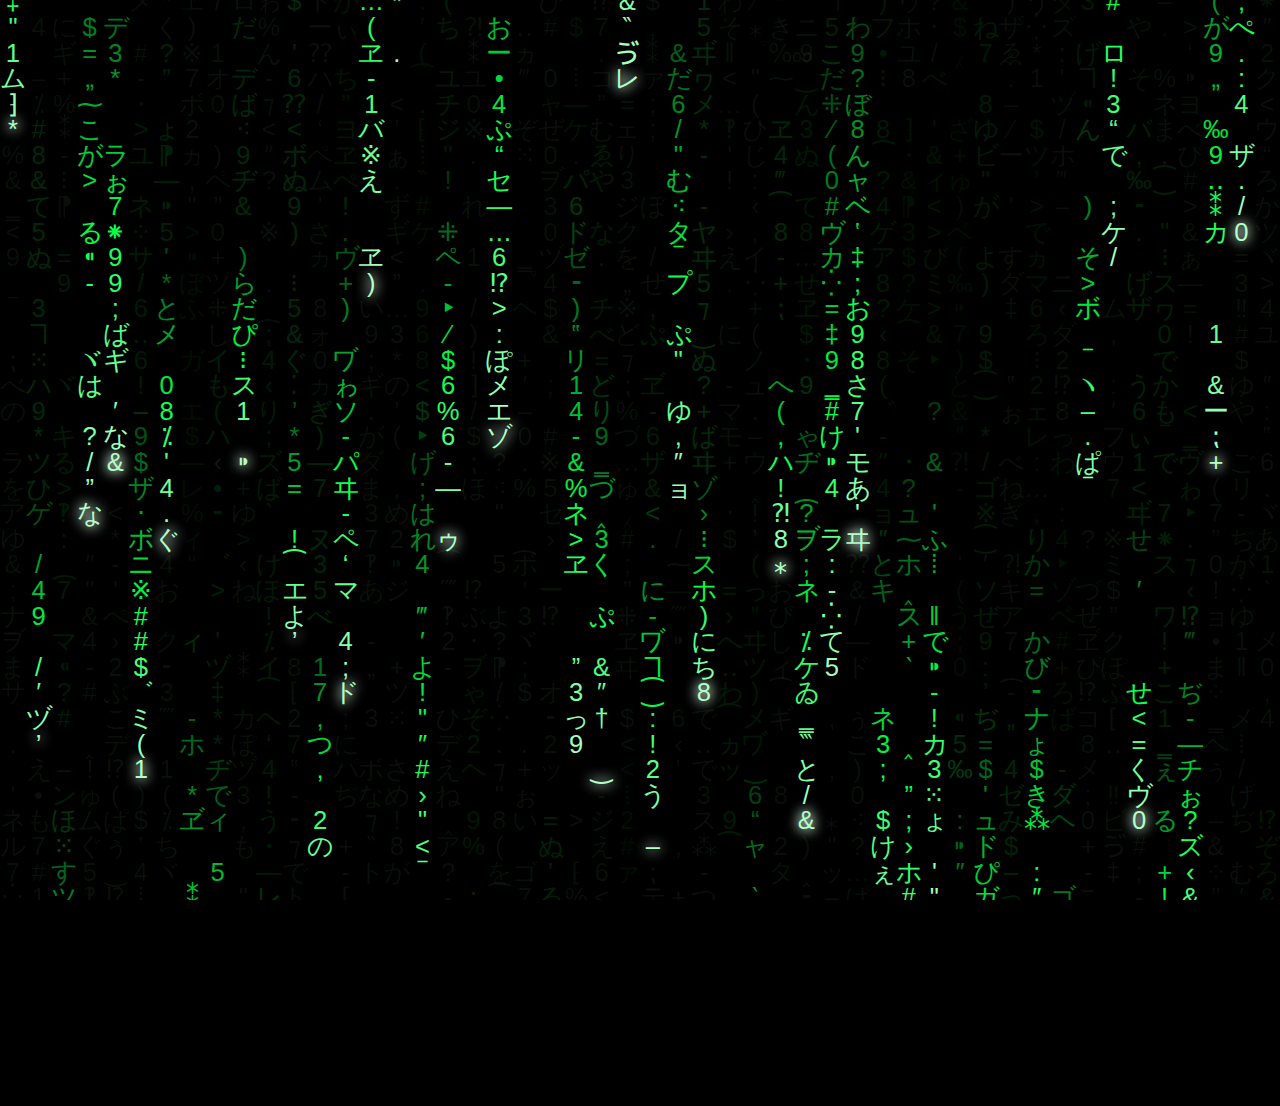
==== index.html @ 5974c4b7 "init" ====
<!DOCTYPE html>
<html lang="en" >
<head>
  <meta charset="UTF-8">
  <title>CodePen - Matrix digital rain (animated version)</title>
  <link rel="stylesheet" href="./style.css">

</head>
<body>
<!-- partial:index.partial.html -->
<main></main>
<!-- partial -->
  <script  src="./script.js"></script>

</body>
</html>
---- style.css ----
html, body { 
  height: 100%; 
  margin: 0; 
  overflow: hidden;
}
body { 
  display: flex; 
  align-items: center; 
  justify-content: center;
  background: #000; 
}
main {
  display: flex;
}
p {
  line-height: 1;
}
span {
  display: block;
  width: 2vmax; 
  height: 2vmax; 
  font-size: 2vmax; 
  color: #9bff9b11;
  text-align: center;
  font-family: "Helvetica Neue", Helvetica, sans-serif;
}
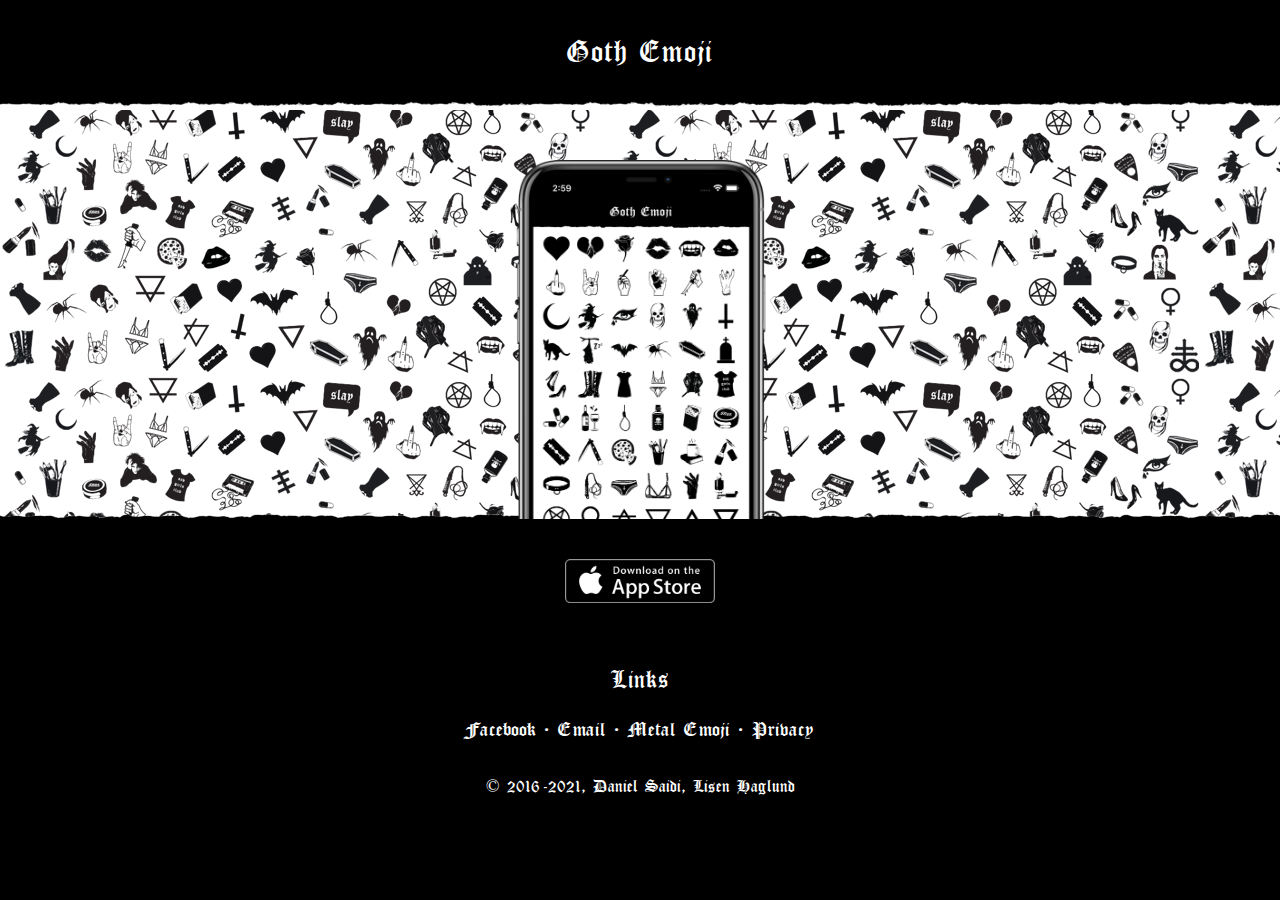
==== commit 48878eca: "init" ====
--- a/index.html
+++ b/index.html
@@ -1,16 +1,62 @@
-<!DOCTYPE html>
-<html lang="en" >
-<head>
-  <meta charset="UTF-8">
-  <title>CodePen - Matrix digital rain (animated version)</title>
-  <link rel="stylesheet" href="./style.css">
+<html>
+    <head>
+        <title>Goth Emoji</title>
+        <meta charset="utf-8">
+        <meta name="viewport" content="width=device-width, initial-scale=1.0">
+        <meta name="keywords" content="nattskiftet goth emoji emo ios app">
 
-</head>
-<body>
-<!-- partial:index.partial.html -->
-<main></main>
-<!-- partial -->
-  <script  src="./script.js"></script>
+        <link rel="apple-touch-icon" sizes="57x57" href="assets/favicon/apple-icon-57x57.png">
+        <link rel="apple-touch-icon" sizes="60x60" href="assets/favicon/apple-icon-60x60.png">
+        <link rel="apple-touch-icon" sizes="72x72" href="assets/favicon/apple-icon-72x72.png">
+        <link rel="apple-touch-icon" sizes="76x76" href="assets/favicon/apple-icon-76x76.png">
+        <link rel="apple-touch-icon" sizes="114x114" href="assets/favicon/apple-icon-114x114.png">
+        <link rel="apple-touch-icon" sizes="120x120" href="assets/favicon/apple-icon-120x120.png">
+        <link rel="apple-touch-icon" sizes="144x144" href="assets/favicon/apple-icon-144x144.png">
+        <link rel="apple-touch-icon" sizes="152x152" href="assets/favicon/apple-icon-152x152.png">
+        <link rel="apple-touch-icon" sizes="180x180" href="assets/favicon/apple-icon-180x180.png">
+        <link rel="icon" type="image/png" sizes="192x192"  href="assets/favicon/android-icon-192x192.png">
+        <link rel="icon" type="image/png" sizes="32x32" href="assets/favicon/favicon-32x32.png">
+        <link rel="icon" type="image/png" sizes="96x96" href="assets/favicon/favicon-96x96.png">
+        <link rel="icon" type="image/png" sizes="16x16" href="assets/favicon/favicon-16x16.png">
+        <link rel="manifest" href="assets/favicon/manifest.json">
+        <meta name="msapplication-TileColor" content="#000000">
+        <meta name="msapplication-TileImage" content="assets/favicon/ms-icon-144x144.png">
+        <meta name="theme-color" content="#000000">
+        
+        <link rel="stylesheet" type="text/css" href="assets/style.css">
+    </head>
 
-</body>
+    <body>
+        <header>
+            <h1>Goth Emoji</h1>
+        </header>
+
+        <section class="hero">
+            <div class="torn bw"></div>
+            <div class="hero-image">
+                <img src="assets/images/iPhone.png" />
+            </div>
+            <div class="torn tb"></div>
+        </section>
+
+        <article class="download">
+            <a href="https://itunes.apple.com/app/goth-emoji/id1070226733">
+                <img src="assets/images/appstore.png" alt="Download on the App Store" />
+            </a>
+        </article>
+
+        <section>
+            <h2>Links</h2>
+            <div class="link-list">
+                <a href="https://www.facebook.com/gothemoji/">Facebook</a> ·
+                <a href="mailto:info.gothemoji@gmail.com">Email</a> ·
+                <a href="https://metalemoji.danielsaidi.com">Metal Emoji</a> ·
+                <a href="privacy.html">Privacy</a>
+            </div>  
+        </section>
+
+        <footer>
+            © 2016-2021, Daniel Saidi, Lisen Haglund
+        </footer>
+    </body>
 </html>
--- a/assets/style.css
+++ b/assets/style.css
@@ -0,0 +1,84 @@
+@font-face {
+    font-family: cloister;
+    src: url(fonts/CloisterBlack.ttf);
+}
+
+html, body {
+    padding: 0;
+    margin: 0 auto;
+    background: black;
+    color: white;
+    text-align: center;
+    font-family: cloister;
+}
+
+a {
+    color: inherit;
+    text-decoration: none;   
+}
+
+h1, h2, h3, h4 { font-weight: normal; }
+
+h1 { margin: 0; }
+h1 { font-size: 2em; }
+h2 { font-size: 1.6em; }
+
+header { padding: 2em 0; }
+
+
+.torn {
+    height: 9px;
+    min-height: 9px;
+}
+
+.torn.bw {
+    background: url(images/torn-bw.png);
+}
+
+.torn.wb {
+    background: url(images/torn-wb.png);
+}
+
+.torn.tb {
+    background: url(images/torn-tb.png);
+}
+
+
+.hero {
+    overflow: hidden;
+    background: white url(images/emojis.png);
+}
+
+.hero-image {
+    height: 400px;
+}
+
+.hero img {
+    padding-top: 50px;
+    width: 340px;
+}
+
+
+.download img { 
+    padding: 2.5em; 
+    width: 150px;
+}
+
+
+.link-list { 
+    font-size: 1.3em; 
+}
+
+
+footer {
+    font-family: cloister;
+    font-size: 1.1em;
+    padding: 2em 0;
+}
+
+
+section.privacy article {
+    margin: auto;
+    text-align: left;
+    max-width: 500px;
+}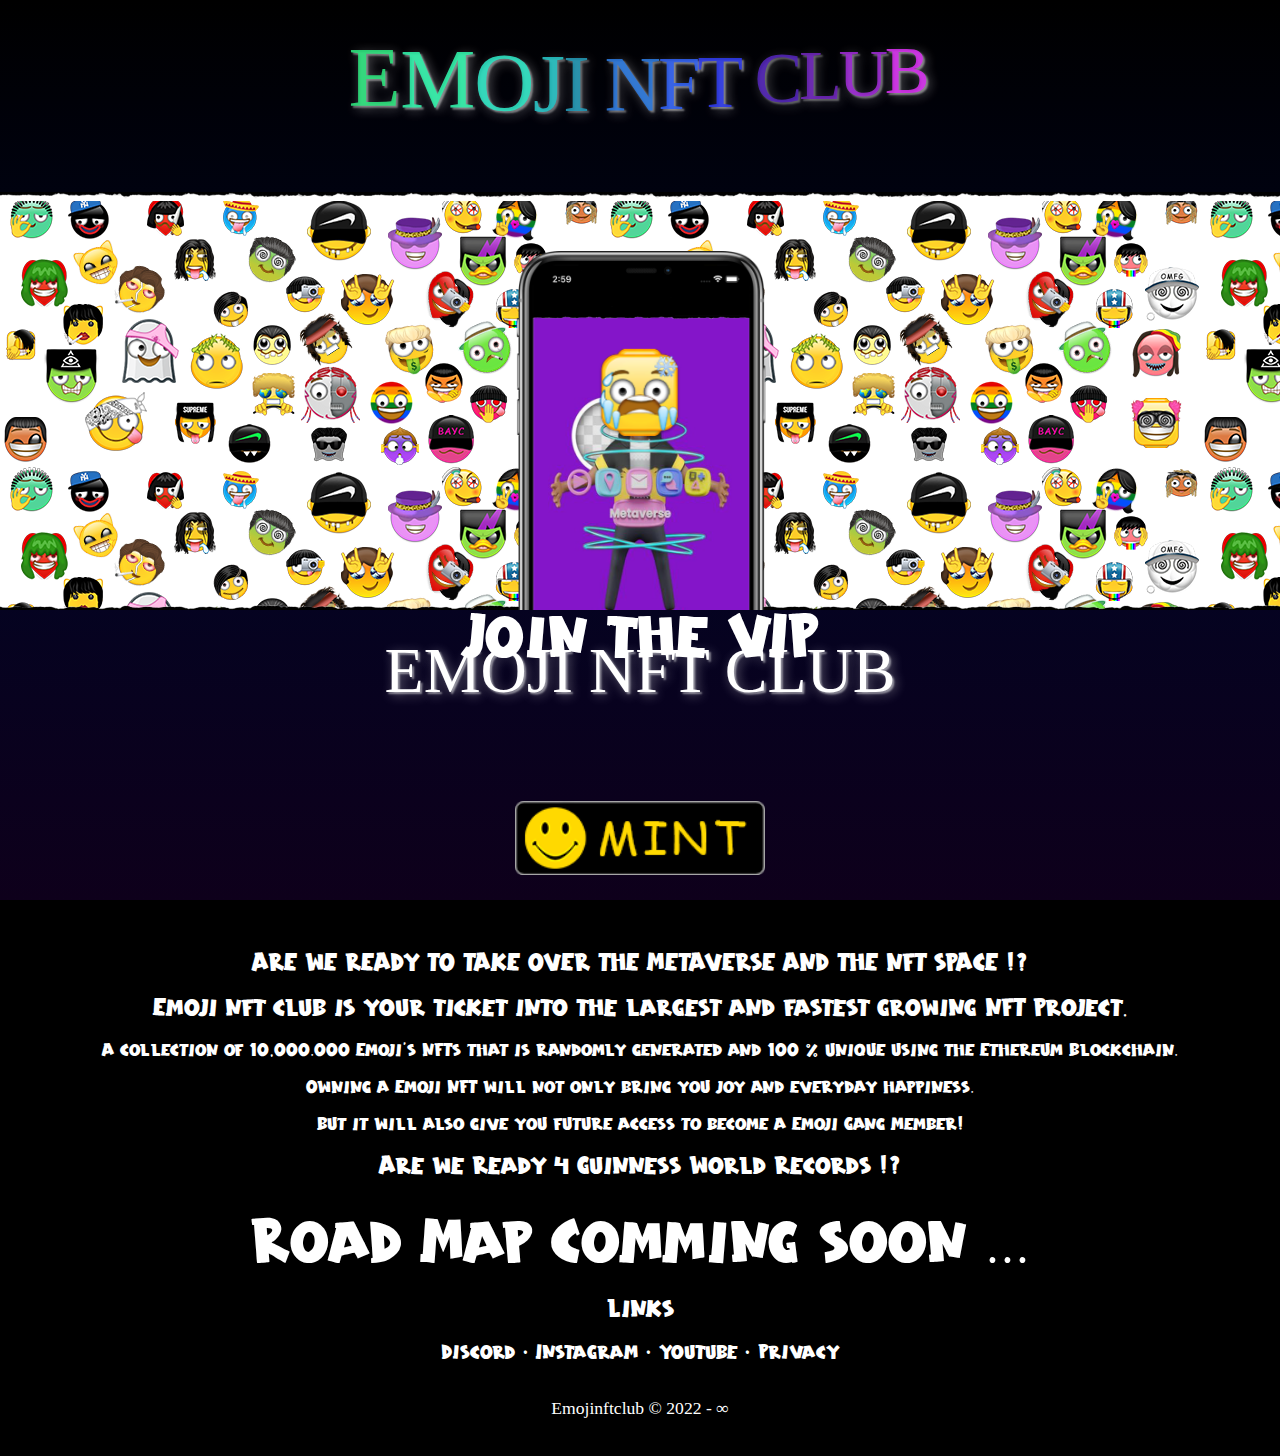
==== commit 13aeb0c4: "init website" ====
--- a/index.html
+++ b/index.html
@@ -1,6 +1,6 @@
 <html>
     <head>
-        <title>Goth Emoji</title>
+        <title>Emojinftclub</title>
         <meta charset="utf-8">
         <meta name="viewport" content="width=device-width, initial-scale=1.0">
         <meta name="keywords" content="nattskiftet goth emoji emo ios app">
@@ -28,7 +28,8 @@
 
     <body>
         <header>
-            <h1>Goth Emoji</h1>
+		    <br><br>
+			<section><h1 class='rainbow-text'>EMOJI NFT CLUB</h1></section>			
         </header>
 
         <section class="hero">
@@ -40,23 +41,35 @@
         </section>
 
         <article class="download">
-            <a href="https://itunes.apple.com/app/goth-emoji/id1070226733">
-                <img src="assets/images/appstore.png" alt="Download on the App Store" />
+		<h1>Join the VIP </h1>
+		<section><h1 class='rainbow-text'>EMOJI NFT CLUB</h1></section>
+            <a href="mint/index.html">
+                <img src="assets/images/appstore.png" alt="Mint Now" />
             </a>
+			<h2>ARE WE READY TO TAKE OVER THE METAVERSE AND THE NFT SPACE !?</h2>
+			<h2>Emoji nft club is your ticket into the largest and fastest growing NFT Project.</h2>
+			<h3>A collection of 10,000.000 Emoji's NFTs that is randomly generated and 100 % Unique using the Ethereum Blockchain.</h3>
+			<h3>Owning a Emoji NFT will not only bring you joy and everyday happiness.</h3>
+			<h3>But it will also give you future access to become a Emoji Gang Member!</h3>
+			<h2>Are we Ready 4 Guinness World Records !?</h2>	
+			<br>
         </article>
+		
+		<h1>Road Map Comming soon ...</h1>
 
         <section>
             <h2>Links</h2>
             <div class="link-list">
-                <a href="https://www.facebook.com/gothemoji/">Facebook</a> ·
-                <a href="mailto:info.gothemoji@gmail.com">Email</a> ·
-                <a href="https://metalemoji.danielsaidi.com">Metal Emoji</a> ·
+                <a href="#">Discord</a> ·
+                <a href="#">Instagram</a> ·
+                <a href="#">Youtube</a> ·
                 <a href="privacy.html">Privacy</a>
             </div>  
         </section>
 
         <footer>
-            © 2016-2021, Daniel Saidi, Lisen Haglund
+             Emojinftclub © 2022 - ∞ 
         </footer>
+		<script  src="./script.js"></script>
     </body>
 </html>
--- a/assets/style.css
+++ b/assets/style.css
@@ -1,6 +1,6 @@
 @font-face {
-    font-family: cloister;
-    src: url(fonts/CloisterBlack.ttf);
+    font-family: Loli Pop;
+    src: url(fonts/LoliPop.ttf);
 }
 
 html, body {
@@ -9,7 +9,7 @@
     background: black;
     color: white;
     text-align: center;
-    font-family: cloister;
+    font-family: Loli Pop;
 }
 
 a {
@@ -20,11 +20,10 @@
 h1, h2, h3, h4 { font-weight: normal; }
 
 h1 { margin: 0; }
-h1 { font-size: 2em; }
+h1 { font-size: 4em; }
 h2 { font-size: 1.6em; }
 
 header { padding: 2em 0; }
-
 
 .torn {
     height: 9px;
@@ -60,8 +59,8 @@
 
 
 .download img { 
-    padding: 2.5em; 
-    width: 150px;
+    padding: 3.5em; 
+    width: 250px;
 }
 
 
@@ -81,4 +80,34 @@
     margin: auto;
     text-align: left;
     max-width: 500px;
-}+}
+
+@import url(https://fonts.googleapis.com/css?family=Bangers);
+html,
+body {
+  height: 100%;
+  -webkit-overflow-scrolling: touch;
+}
+
+body {
+  background: #000;
+  background-image: linear-gradient( to bottom, rgba(0, 0, 0, .5), rgba(0, 9, 71, .5), rgba(28, 0, 54, .5)), url('https://i.imgur.com/g8gmGHq.jpg');
+  background-size: auto, 100% auto;
+}
+
+body {
+  height: 100%;
+  width: 100%;
+}
+
+.rainbow-text {
+  font-family: 'Bangers', cursive;
+  letter-spacing: 0px;
+  text-shadow: 
+    3px 3px 12px rgba(255, 255, 255, .4), 
+    2px 2px 2px rgba(255, 255, 255, .5);
+  margin: 0;
+  position: relative;
+  top: 50%;
+  transform: translateY(-50%);
+}
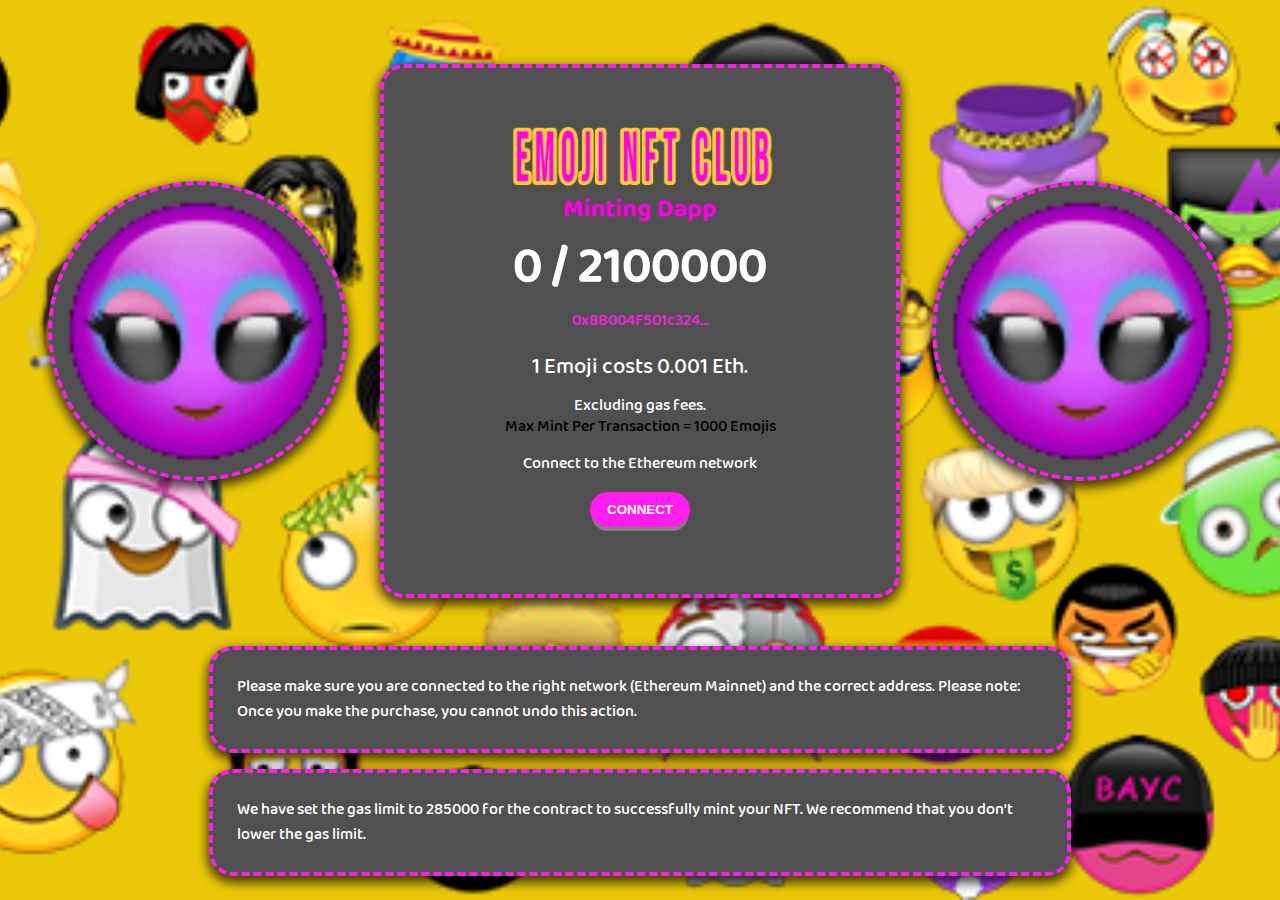
==== commit 152a0d0e: "update website" ====
--- a/index.html
+++ b/index.html
@@ -1,75 +1 @@
-<html>
-    <head>
-        <title>Emojinftclub</title>
-        <meta charset="utf-8">
-        <meta name="viewport" content="width=device-width, initial-scale=1.0">
-        <meta name="keywords" content="nattskiftet goth emoji emo ios app">
-
-        <link rel="apple-touch-icon" sizes="57x57" href="assets/favicon/apple-icon-57x57.png">
-        <link rel="apple-touch-icon" sizes="60x60" href="assets/favicon/apple-icon-60x60.png">
-        <link rel="apple-touch-icon" sizes="72x72" href="assets/favicon/apple-icon-72x72.png">
-        <link rel="apple-touch-icon" sizes="76x76" href="assets/favicon/apple-icon-76x76.png">
-        <link rel="apple-touch-icon" sizes="114x114" href="assets/favicon/apple-icon-114x114.png">
-        <link rel="apple-touch-icon" sizes="120x120" href="assets/favicon/apple-icon-120x120.png">
-        <link rel="apple-touch-icon" sizes="144x144" href="assets/favicon/apple-icon-144x144.png">
-        <link rel="apple-touch-icon" sizes="152x152" href="assets/favicon/apple-icon-152x152.png">
-        <link rel="apple-touch-icon" sizes="180x180" href="assets/favicon/apple-icon-180x180.png">
-        <link rel="icon" type="image/png" sizes="192x192"  href="assets/favicon/android-icon-192x192.png">
-        <link rel="icon" type="image/png" sizes="32x32" href="assets/favicon/favicon-32x32.png">
-        <link rel="icon" type="image/png" sizes="96x96" href="assets/favicon/favicon-96x96.png">
-        <link rel="icon" type="image/png" sizes="16x16" href="assets/favicon/favicon-16x16.png">
-        <link rel="manifest" href="assets/favicon/manifest.json">
-        <meta name="msapplication-TileColor" content="#000000">
-        <meta name="msapplication-TileImage" content="assets/favicon/ms-icon-144x144.png">
-        <meta name="theme-color" content="#000000">
-        
-        <link rel="stylesheet" type="text/css" href="assets/style.css">
-    </head>
-
-    <body>
-        <header>
-		    <br><br>
-			<section><h1 class='rainbow-text'>EMOJI NFT CLUB</h1></section>			
-        </header>
-
-        <section class="hero">
-            <div class="torn bw"></div>
-            <div class="hero-image">
-                <img src="assets/images/iPhone.png" />
-            </div>
-            <div class="torn tb"></div>
-        </section>
-
-        <article class="download">
-		<h1>Join the VIP </h1>
-		<section><h1 class='rainbow-text'>EMOJI NFT CLUB</h1></section>
-            <a href="mint/index.html">
-                <img src="assets/images/appstore.png" alt="Mint Now" />
-            </a>
-			<h2>ARE WE READY TO TAKE OVER THE METAVERSE AND THE NFT SPACE !?</h2>
-			<h2>Emoji nft club is your ticket into the largest and fastest growing NFT Project.</h2>
-			<h3>A collection of 10,000.000 Emoji's NFTs that is randomly generated and 100 % Unique using the Ethereum Blockchain.</h3>
-			<h3>Owning a Emoji NFT will not only bring you joy and everyday happiness.</h3>
-			<h3>But it will also give you future access to become a Emoji Gang Member!</h3>
-			<h2>Are we Ready 4 Guinness World Records !?</h2>	
-			<br>
-        </article>
-		
-		<h1>Road Map Comming soon ...</h1>
-
-        <section>
-            <h2>Links</h2>
-            <div class="link-list">
-                <a href="#">Discord</a> ·
-                <a href="#">Instagram</a> ·
-                <a href="#">Youtube</a> ·
-                <a href="privacy.html">Privacy</a>
-            </div>  
-        </section>
-
-        <footer>
-             Emojinftclub © 2022 - ∞ 
-        </footer>
-		<script  src="./script.js"></script>
-    </body>
-</html>
+<!doctype html><html lang="en"><head><meta charset="utf-8"/><base href="/"/><link rel="icon" href="/favicon.ico"/><meta name="viewport" content="width=device-width,initial-scale=1"/><meta name="theme-color" content="#000000"/><link rel="stylesheet" href="/config/theme.css"/><link rel="apple-touch-icon" href="/logo192.png"/><link rel="manifest" href="/manifest.json"/><title>Emojinftclub</title><meta name="description" content="Mint your Emoji Nft Club NFT"/><link href="/static/css/main.5c2f1e68.chunk.css" rel="stylesheet"></head><body><noscript>You need to enable JavaScript to run this app.</noscript><div id="root"></div><script>!function(e){function t(t){for(var n,u,a=t[0],c=t[1],l=t[2],f=0,s=[];f<a.length;f++)u=a[f],Object.prototype.hasOwnProperty.call(o,u)&&o[u]&&s.push(o[u][0]),o[u]=0;for(n in c)Object.prototype.hasOwnProperty.call(c,n)&&(e[n]=c[n]);for(p&&p(t);s.length;)s.shift()();return i.push.apply(i,l||[]),r()}function r(){for(var e,t=0;t<i.length;t++){for(var r=i[t],n=!0,a=1;a<r.length;a++){var c=r[a];0!==o[c]&&(n=!1)}n&&(i.splice(t--,1),e=u(u.s=r[0]))}return e}var n={},o={1:0},i=[];function u(t){if(n[t])return n[t].exports;var r=n[t]={i:t,l:!1,exports:{}};return e[t].call(r.exports,r,r.exports,u),r.l=!0,r.exports}u.e=function(e){var t=[],r=o[e];if(0!==r)if(r)t.push(r[2]);else{var n=new Promise((function(t,n){r=o[e]=[t,n]}));t.push(r[2]=n);var i,a=document.createElement("script");a.charset="utf-8",a.timeout=120,u.nc&&a.setAttribute("nonce",u.nc),a.src=function(e){return u.p+"static/js/"+({}[e]||e)+"."+{3:"1414eae9"}[e]+".chunk.js"}(e);var c=new Error;i=function(t){a.onerror=a.onload=null,clearTimeout(l);var r=o[e];if(0!==r){if(r){var n=t&&("load"===t.type?"missing":t.type),i=t&&t.target&&t.target.src;c.message="Loading chunk "+e+" failed.\n("+n+": "+i+")",c.name="ChunkLoadError",c.type=n,c.request=i,r[1](c)}o[e]=void 0}};var l=setTimeout((function(){i({type:"timeout",target:a})}),12e4);a.onerror=a.onload=i,document.head.appendChild(a)}return Promise.all(t)},u.m=e,u.c=n,u.d=function(e,t,r){u.o(e,t)||Object.defineProperty(e,t,{enumerable:!0,get:r})},u.r=function(e){"undefined"!=typeof Symbol&&Symbol.toStringTag&&Object.defineProperty(e,Symbol.toStringTag,{value:"Module"}),Object.defineProperty(e,"__esModule",{value:!0})},u.t=function(e,t){if(1&t&&(e=u(e)),8&t)return e;if(4&t&&"object"==typeof e&&e&&e.__esModule)return e;var r=Object.create(null);if(u.r(r),Object.defineProperty(r,"default",{enumerable:!0,value:e}),2&t&&"string"!=typeof e)for(var n in e)u.d(r,n,function(t){return e[t]}.bind(null,n));return r},u.n=function(e){var t=e&&e.__esModule?function(){return e.default}:function(){return e};return u.d(t,"a",t),t},u.o=function(e,t){return Object.prototype.hasOwnProperty.call(e,t)},u.p="/",u.oe=function(e){throw console.error(e),e};var a=this.webpackJsonphashlips_nft_minting_dapp=this.webpackJsonphashlips_nft_minting_dapp||[],c=a.push.bind(a);a.push=t,a=a.slice();for(var l=0;l<a.length;l++)t(a[l]);var p=c;r()}([])</script><script src="/static/js/2.df82ad59.chunk.js"></script><script src="/static/js/main.f3242e2b.chunk.js"></script></body></html>--- a/config/theme.css
+++ b/config/theme.css
@@ -0,0 +1,8 @@
+:root {
+  --primary: #ebc908;
+  --primary-text: #1a1a1a;
+  --secondary: #ff1dec;
+  --secondary-text: #ffffff;
+  --accent: #505050;
+  --accent-text: #ffffff;
+}
--- a/static/css/main.5c2f1e68.chunk.css
+++ b/static/css/main.5c2f1e68.chunk.css
@@ -0,0 +1,2 @@
+a,abbr,acronym,address,applet,article,aside,audio,b,big,blockquote,body,canvas,caption,center,cite,code,dd,del,details,dfn,div,dl,dt,em,embed,fieldset,figcaption,figure,footer,form,h1,h2,h3,h4,h5,h6,header,hgroup,html,i,iframe,img,ins,kbd,label,legend,li,mark,menu,nav,object,ol,output,p,pre,q,ruby,s,samp,section,small,span,strike,strong,sub,summary,sup,table,tbody,td,tfoot,th,thead,time,tr,tt,u,ul,var,video{margin:0;padding:0;border:0;font-size:100%;font:inherit;vertical-align:baseline}article,aside,details,figcaption,figure,footer,header,hgroup,menu,nav,section{display:block}body{line-height:1}ol,ul{list-style:none}blockquote,q{quotes:none}blockquote:after,blockquote:before,q:after,q:before{content:"";content:none}table{border-collapse:collapse;border-spacing:0}@font-face{font-family:"coder";src:local("coder"),url(/static/media/font.617a0a92.woff) format("woff")}body{font-family:"coder","Roboto","Oxygen","Ubuntu","Cantarell","Fira Sans","Droid Sans","Helvetica Neue",sans-serif;-webkit-font-smoothing:antialiased;-moz-osx-font-smoothing:grayscale}*,body{margin:0}*{padding:0;box-sizing:border-box}code{font-family:source-code-pro,Menlo,Monaco,Consolas,"Courier New",monospace}body::-webkit-scrollbar{display:none}body{-ms-overflow-style:none;scrollbar-width:none}html{background-color:"#4C4C4C"}div{-webkit-user-select:none;-ms-user-select:none;user-select:none;-o-user-select:none}
+/*# sourceMappingURL=main.5c2f1e68.chunk.css.map */